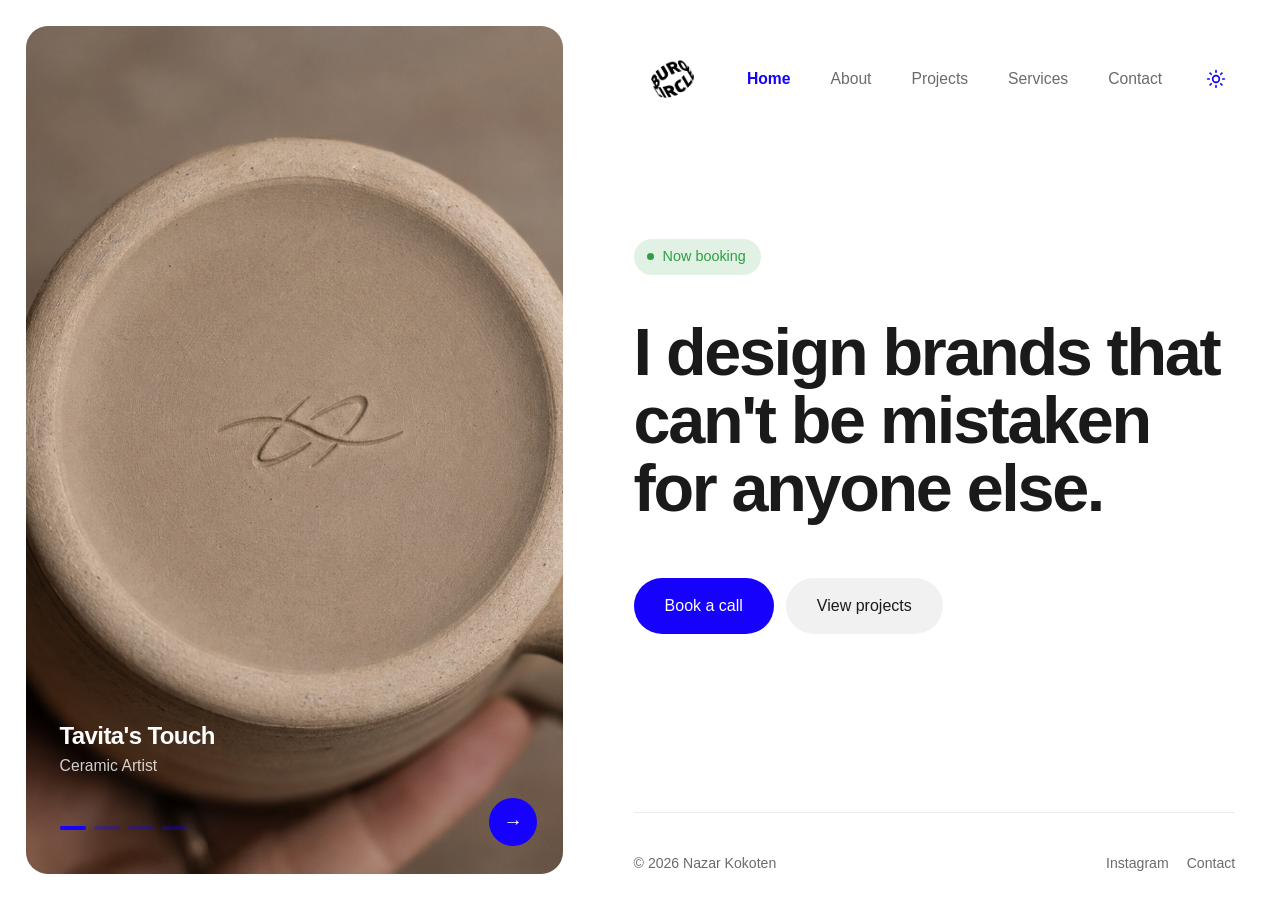
==== index.html @ 40210860 "Move logo into the header nav and make it theme-aware Logo now lives in the topnav itself (part of t" ====
<!DOCTYPE html>
<html lang="en">
<head>
<meta charset="UTF-8">
<script>document.documentElement.setAttribute("data-theme", localStorage.getItem("theme") || (matchMedia("(prefers-color-scheme: dark)").matches ? "dark" : "light"));</script>
<meta name="viewport" content="width=device-width, initial-scale=1.0">
<title>Nazar Kokoten — Brand & Identity Design</title>
<meta name="description" content="Brand identity and strategy for cafés, barbershops, studios and small shops.">
<link rel="stylesheet" href="style.css">
</head>
<body>
<div class="split">

  <!-- LEFT: project slider (built from content/*.json) -->
  <aside class="panel">
    <div class="panel-inner">
      <div class="slides" data-slides></div>
      <div class="dots"></div>
      <button class="slider-arrow" aria-label="Next project">→</button>
    </div>
  </aside>

  <!-- RIGHT: content -->
  <main class="content">
    <nav class="topnav">
      <a class="site-logo" href="index.html">
        <img class="logo-light" src="images/circle-buro-logo-black.png" alt="Circle Buro">
        <img class="logo-dark" src="images/circle-buro-logo-white.png" alt="Circle Buro">
      </a>
      <button class="menu-btn" aria-label="Menu"><span></span><span></span><span></span></button>
      <ul>
        <li><a href="index.html" aria-current="page">Home</a></li>
        <li><a href="about.html">About</a></li>
        <li><a href="projects.html">Projects</a></li>
        <li><a href="services.html">Services</a></li>
        <li><a href="contact.html">Contact</a></li>
      </ul>
      <button class="theme-btn" aria-label="Toggle theme">
        <svg class="icon-sun" viewBox="0 0 24 24" fill="none" stroke="currentColor" stroke-width="2" stroke-linecap="round"><circle cx="12" cy="12" r="4"/><path d="M12 2v2M12 20v2M4.9 4.9l1.4 1.4M17.7 17.7l1.4 1.4M2 12h2M20 12h2M4.9 19.1l1.4-1.4M17.7 6.3l1.4-1.4"/></svg>
        <svg class="icon-moon" viewBox="0 0 24 24" fill="none" stroke="currentColor" stroke-width="2" stroke-linecap="round" stroke-linejoin="round"><path d="M21 12.79A9 9 0 1 1 11.21 3 7 7 0 0 0 21 12.79z"/></svg>
      </button>
    </nav>

    <section class="hero-block">
      <span class="badge rv" data-c="site.booking">Now booking</span>
      <h1 class="display rv" style="--d:.08s"><span data-c="home.headline">I build brands that make good businesses</span> <span class="muted" data-c="home.accentWord">unignorable</span></h1>
      <div class="btns rv" style="--d:.16s">
        <a class="btn solid" href="contact.html" data-c="home.cta1">Book a call</a>
        <a class="btn soft" href="projects.html" data-c="home.cta2">View projects</a>
      </div>
    </section>

    <footer class="site-foot">
      <span data-c="site.copyright">© 2026 Nazar Kokoten</span>
      <div class="links">
        <a href="https://instagram.com/nzrkktn" data-ig target="_blank" rel="noopener">Instagram</a>
        <a href="contact.html">Contact</a>
      </div>
    </footer>
  </main>
</div>
<script src="script.js"></script>
</body>
</html>
---- style.css ----
/* ————————————————————————————————
   Nazar Kokoten — Brand & Identity
   Axel-style split-screen.
   ———————————————————————————————— */

:root {
  --bg: #ffffff;
  --ink: #1a1a1a;
  --grey: #6b6b6b;
  --line: #ececec;
  --field: #fafafa;
  --field-line: #e2e2e2;
  --accent: #1601fc;          /* electric blue */
  --panel-text: #ffffff;
  --pill-bg: #f1f1f1;
  --pill-active: #e6e6e6;
  --radius: 22px;
  --pad: clamp(22px, 3.5vw, 56px);
  --ease: cubic-bezier(0.22, 1, 0.36, 1);
  --panel-w: 46vw;
}

[data-theme="dark"] {
  --bg: #121212;
  --ink: #f2f2f2;
  --grey: #9a9a9a;
  --line: #262626;
  --field: #1c1c1c;
  --field-line: #2c2c2c;
  --accent: #4636ff;          /* lifted for dark bg */
  --pill-bg: #1e1e1e;
  --pill-active: #2a2a2a;
  --panel-text: #ffffff;
}

* { margin: 0; padding: 0; box-sizing: border-box; }
html { scroll-behavior: smooth; }

body {
  background: var(--bg);
  color: var(--ink);
  font-family: "Helvetica Neue", Helvetica, Arial, sans-serif;
  font-size: 16px;
  line-height: 1.5;
  -webkit-font-smoothing: antialiased;
  transition: background 0.4s var(--ease), color 0.4s var(--ease);
}

a { color: inherit; text-decoration: none; }
img { display: block; max-width: 100%; }
::selection { background: var(--accent); color: #fff; }

/* ——————— SPLIT LAYOUT ——————— */

.split {
  display: grid;
  grid-template-columns: var(--panel-w) 1fr;
  min-height: 100vh;
}

.panel {
  position: sticky;
  top: 0;
  height: 100vh;
  padding: clamp(20px, 2vw, 32px);
}
.panel-inner {
  position: relative;
  height: 100%;
  border-radius: var(--radius);
  overflow: hidden;
  background: #e9e9e9;
  color: var(--panel-text);
}
[data-theme="dark"] .panel-inner { background: #222; }

.panel .logo {
  position: absolute;
  top: 26px; left: 30px;
  z-index: 4;
  font-size: clamp(1.15rem, 1.6vw, 1.5rem);
  font-weight: 700;
  letter-spacing: -0.01em;
  color: #1601fc;
}

.site-logo { display: inline-block; line-height: 0; margin-right: auto; }
.site-logo img { display: block; height: 38px; width: auto; }
.site-logo .logo-dark { display: none; }
[data-theme="dark"] .site-logo .logo-light { display: none; }
[data-theme="dark"] .site-logo .logo-dark { display: block; }

.content {
  padding: clamp(28px, 4vw, 72px) var(--pad) clamp(20px, 2vw, 32px);
  display: flex;
  flex-direction: column;
  min-height: 100vh;
}

/* ——————— NAV ——————— */

.topnav {
  display: flex;
  align-items: center;
  justify-content: flex-end;
  gap: 18px;
  margin-bottom: clamp(40px, 8vw, 96px);
}
.topnav ul { display: flex; gap: 6px; list-style: none; }
.topnav a {
  display: inline-block;
  padding: 9px 17px;
  border-radius: 999px;
  font-size: 0.98rem;
  color: var(--grey);
  transition: background 0.25s var(--ease), color 0.25s var(--ease);
}
.topnav a:hover { color: var(--ink); }
.topnav a[aria-current="page"] { background: none; color: #1601fc; font-weight: 600; }

.theme-btn {
  width: 38px; height: 38px;
  border: 0; border-radius: 999px;
  background: transparent;
  cursor: pointer;
  color: var(--accent);
  display: grid; place-items: center;
  transition: background 0.25s;
}
.theme-btn:hover { background: var(--pill-bg); }
.theme-btn svg { width: 20px; height: 20px; }

/* sun in light, moon in dark */
.icon-moon { display: none; }
[data-theme="dark"] .icon-sun { display: none; }
[data-theme="dark"] .icon-moon { display: block; }

.menu-btn { display: none; }

/* ——————— TYPE ——————— */

h1, h2, h3 { font-weight: 600; letter-spacing: -0.025em; }

.display {
  font-size: clamp(2.6rem, 5.2vw, 4.6rem);
  line-height: 1.02;
  letter-spacing: -0.035em;
}
.display .muted, .muted { color: var(--grey); }

.h-big { font-size: clamp(2.4rem, 5vw, 4rem); line-height: 1.02; letter-spacing: -0.035em; }

.body-lg { font-size: clamp(1.05rem, 1.35vw, 1.2rem); color: var(--grey); line-height: 1.55; max-width: 34em; }
.body-lg strong { color: var(--ink); font-weight: 600; }
.body-lg + .body-lg { margin-top: 1.15em; }

.badge {
  display: inline-flex;
  align-items: center;
  gap: 9px;
  padding: 7px 15px 7px 13px;
  border-radius: 999px;
  background: color-mix(in srgb, #2f9e44 14%, transparent);
  color: #2f9e44;
  font-size: 0.9rem;
  font-weight: 500;
}
.badge::before {
  content: "";
  width: 7px; height: 7px; border-radius: 50%;
  background: #2f9e44;
  animation: pulse 2.4s ease-in-out infinite;
}
@keyframes pulse { 0%,100%{opacity:1} 50%{opacity:.35} }

/* ——————— BUTTONS ——————— */

.btns { display: flex; gap: 12px; flex-wrap: wrap; }
.btn {
  display: inline-block;
  padding: 15px 30px;
  border-radius: 999px;
  font-size: 1rem;
  border: 1px solid transparent;
  transition: transform 0.25s var(--ease), background 0.25s, color 0.25s;
}
.btn:active { transform: scale(0.97); }
.btn.solid { background: var(--accent); color: #fff; }
.btn.solid:hover { background: #000; }
.btn.soft { background: var(--pill-bg); color: var(--ink); }
.btn.soft:hover { background: var(--pill-active); }

/* ——————— HERO (home) ——————— */

.hero-block { margin-top: 4vh; margin-bottom: auto; }
.hero-block .badge { margin-bottom: 44px; }
.hero-block h1 { margin-bottom: 56px; max-width: 12em; }

/* ——————— SLIDER (left panel) ——————— */

.slides { position: absolute; inset: 0; }
.slide {
  position: absolute; inset: 0;
  opacity: 0;
  pointer-events: none;
  transition: opacity 0.7s var(--ease);
}
.slide.active { opacity: 1; pointer-events: auto; }
.slide-link { position: absolute; inset: 0; display: block; overflow: hidden; }
a.slide-link { cursor: pointer; }
.slide .fill {
  position: absolute; inset: 0;
  display: flex; align-items: center; justify-content: center;
  font-size: 0.8rem; letter-spacing: 0.05em;
  color: rgba(255,255,255,0.65);
  transition: transform 1.4s var(--ease), filter 1.4s var(--ease);
}
a.slide-link:hover .fill, a.slide-link:focus-visible .fill {
  transform: scale(1.08);
  filter: blur(6px);
}
.slide .fill { background: #e9e9e9; }
[data-theme="dark"] .slide .fill { background: #222; }

.slide-logo {
  position: absolute; top: 50%; left: 50%;
  transform: translate(-50%, -50%);
  z-index: 3;
  max-width: 38%;
  max-height: 24%;
  object-fit: contain;
  opacity: 0;
  transition: opacity 0.9s var(--ease) 0.2s;
  pointer-events: none;
}
.slide-logo-text {
  font-size: 1.6rem;
  font-weight: 700;
  letter-spacing: -0.01em;
  color: #fff;
  white-space: nowrap;
}
a.slide-link:hover .slide-logo, a.slide-link:focus-visible .slide-logo {
  opacity: 1;
}

/* caption sits above the dots row — extra bottom padding prevents overlap */
.slide .caption {
  position: absolute;
  left: 0; right: 0; bottom: 0;
  z-index: 2;
  padding: 34px 100px 96px 34px;
}
.slide .caption h3 { font-size: 1.5rem; font-weight: 600; }
.slide .caption span { color: rgba(255,255,255,0.8); font-size: 0.98rem; }

.slider-arrow {
  position: absolute;
  right: 26px; bottom: 28px;
  z-index: 4;
  width: 48px; height: 48px;
  border-radius: 999px;
  border: 0;
  background: #1601fc;
  color: #fff;
  cursor: pointer;
  display: grid; place-items: center;
  font-size: 1.2rem;
  transition: background 0.25s;
}
.slider-arrow:hover { background: #3d2dff; }

/* dots on their own row, below the caption */
.dots {
  position: absolute;
  left: 34px; bottom: 44px;
  z-index: 4;
  display: flex; gap: 8px;
}
.dot {
  position: relative;
  width: 26px; height: 4px; border-radius: 4px;
  background: rgba(22,1,252,0.32);
  border: 0; cursor: pointer; padding: 0;
  overflow: hidden;
}
.dot::after {
  content: '';
  position: absolute; inset: 0;
  background: #1601fc;
  transform: scaleX(0);
  transform-origin: left;
}
.dot.active::after { animation: dot-fill 4.5s linear forwards; }
.dot.done::after { transform: scaleX(1); }

@keyframes dot-fill {
  from { transform: scaleX(0); }
  to { transform: scaleX(1); }
}

/* ——————— ABOUT ——————— */

.about-copy .body-lg { max-width: none; font-size: clamp(0.9rem, 1.15vw, 1.05rem); }

.tag-float {
  position: absolute;
  padding: 10px 20px;
  border-radius: 999px;
  background: rgba(255,255,255,0.16);
  backdrop-filter: blur(8px);
  color: #fff;
  font-size: 1rem;
  z-index: 3;
}
.tag-1 { top: 46%; left: 12%; }
.tag-2 { top: 58%; left: 46%; }
.tag-3 { top: 70%; left: 8%; }

.panel-quote {
  position: absolute;
  left: 34px; bottom: 34px;
  z-index: 3;
  max-width: 58%;
  font-style: italic;
  font-size: 1.15rem;
  line-height: 1.35;
  color: rgba(255,255,255,0.92);
}
.panel-socials {
  position: absolute;
  right: 30px; bottom: 30px;
  z-index: 3;
  display: flex; gap: 10px;
}
.panel-socials a {
  width: 40px; height: 40px; border-radius: 999px;
  background: rgba(0,0,0,0.28);
  display: grid; place-items: center;
  color: #fff; font-size: 0.9rem;
  transition: background 0.25s;
}
.panel-socials a:hover { background: rgba(0,0,0,0.5); }

/* ——————— PROJECTS list ——————— */

.intro-lede { margin-bottom: clamp(40px, 6vw, 72px); }

.proj-list { list-style: none; }
.proj-row {
  display: grid;
  grid-template-columns: 1.4fr 1fr auto;
  align-items: center;
  gap: 20px;
  padding: 26px 4px;
  border-top: 1px solid var(--line);
  transition: padding-left 0.3s var(--ease);
}
.proj-list li:last-child .proj-row { border-bottom: 1px solid var(--line); }
.proj-row:hover { padding-left: 14px; }
.proj-row .name { font-size: 1.25rem; font-weight: 600; display: flex; align-items: center; gap: 12px; }
.new { font-size: 0.72rem; font-style: normal; color: #2f9e44; background: color-mix(in srgb,#2f9e44 14%,transparent); padding: 3px 9px; border-radius: 999px; font-weight: 600; letter-spacing: 0.03em; }
.proj-row .cat { color: var(--grey); }
.proj-row .yr { color: var(--grey); font-variant-numeric: tabular-nums; }

/* ——————— SERVICES / pricing ——————— */

.full { max-width: 1200px; margin: 0 auto; padding: clamp(40px,6vw,90px) var(--pad) clamp(70px,9vw,130px); }
.svc-head { max-width: 46em; margin-bottom: clamp(44px,6vw,72px); }
.svc-head h1 { margin-bottom: 22px; }

.tiers {
  display: grid;
  grid-template-columns: repeat(4, 1fr);
  gap: 18px;
  align-items: stretch;
}
.tier {
  border: 1px solid var(--line);
  border-radius: 18px;
  padding: 30px 26px 34px;
  display: flex; flex-direction: column;
  background: var(--bg);
  transition: transform 0.3s var(--ease), border-color 0.3s;
}
.tier:hover { transform: translateY(-4px); }
.tier.hero {
  border-color: var(--accent);
  background: color-mix(in srgb, var(--accent) 5%, var(--bg));
}
.tier .flag { font-size: 0.72rem; letter-spacing: 0.08em; text-transform: uppercase; color: var(--accent); margin-bottom: 14px; min-height: 1em; font-weight: 600; }
.tier h3 { font-size: 1.3rem; margin-bottom: 6px; }
.tier .price { font-size: 2rem; font-weight: 600; letter-spacing: -0.03em; margin-bottom: 6px; }
.tier .for { color: var(--grey); font-size: 0.92rem; margin-bottom: 20px; min-height: 2.6em; }
.tier ul { list-style: none; margin-bottom: 26px; flex: 1; }
.tier li { font-size: 0.92rem; padding: 8px 0 8px 22px; position: relative; border-top: 1px solid var(--line); }
.tier li:first-child { border-top: 0; }
.tier li::before { content: "→"; position: absolute; left: 0; color: var(--accent); }
.tier li.strat { font-weight: 600; color: var(--ink); }
.tier .btn { text-align: center; }

.svc-rules {
  margin-top: clamp(48px,6vw,80px);
  padding-top: clamp(36px,4vw,52px);
  border-top: 1px solid var(--line);
  display: grid;
  grid-template-columns: repeat(3,1fr);
  gap: 32px;
}
.svc-rules h4 { font-size: 1rem; margin-bottom: 8px; }
.svc-rules p { color: var(--grey); font-size: 0.95rem; }

/* ——————— CONTACT form ——————— */

.form-grid { display: grid; grid-template-columns: 1fr 1fr; gap: 22px 20px; margin: clamp(32px,5vw,52px) 0 28px; }
.field label { display: block; font-size: 0.95rem; margin-bottom: 9px; }
.field.full-w { grid-column: 1 / -1; }
.field input, .field select, .field textarea {
  width: 100%;
  padding: 15px 16px;
  border: 1px solid var(--field-line);
  border-radius: 12px;
  background: var(--field);
  color: var(--ink);
  font: inherit;
  transition: border-color 0.25s;
}
.field textarea { resize: vertical; min-height: 130px; }
.field input:focus, .field select:focus, .field textarea:focus { outline: none; border-color: var(--accent); }
.field ::placeholder { color: #b3b3b3; }

.form-foot { display: flex; align-items: center; justify-content: space-between; gap: 20px; flex-wrap: wrap; }
.resp { color: var(--grey); font-size: 0.95rem; display: inline-flex; align-items: center; gap: 8px; }

.contact-info {
  position: absolute; left: 34px; bottom: 34px; z-index: 3;
  display: flex; gap: 34px; flex-wrap: wrap;
  color: rgba(255,255,255,0.92);
}
.contact-info .k { font-size: 0.78rem; opacity: 0.7; margin-bottom: 4px; }
.contact-info .v { font-size: 0.98rem; }

/* ——————— CASE (Bungee model) ——————— */

.case { max-width: 1280px; margin: 0 auto; padding: clamp(28px,3vw,44px) var(--pad) 0; }
.case-nav { margin-bottom: clamp(40px,6vw,80px); }
.case-nav .topnav { margin-bottom: 0; }
.case-nav .logo { margin-right: auto; font-size: 1.35rem; font-style: italic; font-weight: 600; }

.case-top { display: grid; grid-template-columns: 1fr 1.35fr; gap: clamp(40px,6vw,90px); align-items: start; }
.case-left { position: sticky; top: 40px; }
.case-title { font-size: clamp(3rem,7vw,5.6rem); font-weight: 700; letter-spacing: -0.04em; line-height: 0.95; margin-bottom: 30px; }
.case-title sup { font-size: 0.35em; vertical-align: super; }
.case-intro { color: var(--grey); font-size: clamp(1.05rem,1.4vw,1.25rem); line-height: 1.5; max-width: 26em; margin-bottom: 44px; }

.case-meta { list-style: none; }
.case-meta li {
  display: flex; justify-content: space-between; align-items: center;
  padding: 20px 0;
  border-top: 1px solid var(--line);
  font-size: 1rem;
}
.case-meta li:last-child { border-bottom: 1px solid var(--line); }
.case-meta .k { color: var(--grey); }
.case-meta .v { font-weight: 500; }
.case-meta .preview { display: inline-flex; align-items: center; gap: 8px; border-bottom: 1px solid var(--ink); padding-bottom: 2px; }

.case-right { display: flex; flex-direction: column; gap: clamp(20px,3vw,45px); }
.case-media {
  border-radius: 14px; overflow: hidden;
  background: #e9e9e9;
  aspect-ratio: 4 / 5;
  display: grid; place-items: center;
  color: #999; font-size: 0.82rem; letter-spacing: 0.05em;
}
[data-theme="dark"] .case-media { background: #222; color: #777; }
.case-media.wide { aspect-ratio: 16 / 10; }
.case-media.sq { aspect-ratio: 1 / 1; }

/* case text blocks — three formats */
.case-block-txt { max-width: 40em; }

/* Format A: small muted label above the thesis */
.cb-label {
  font-size: 0.8rem;
  letter-spacing: 0.14em;
  text-transform: uppercase;
  color: var(--grey);
  margin-bottom: 18px;
}

/* Formats A & B: the big thesis line */
.cb-thesis {
  font-size: clamp(1.6rem, 3vw, 2.4rem);
  line-height: 1.15;
  letter-spacing: -0.02em;
  font-weight: 600;
}

/* Format C: statement heading + smaller reveal */
.cb-statement {
  font-size: clamp(1.4rem, 2.4vw, 1.9rem);
  line-height: 1.2;
  letter-spacing: -0.02em;
  font-weight: 600;
  margin-bottom: 16px;
}
.cb-reveal {
  color: var(--grey);
  font-size: 1.1rem;
  line-height: 1.55;
  max-width: 34em;
}

.more { max-width: 1280px; margin: clamp(60px,9vw,120px) auto 0; padding: clamp(60px,9vw,120px) var(--pad) clamp(40px,5vw,70px); border-top: 1px solid var(--line); }
.more h2 { font-size: clamp(2.4rem,5vw,4rem); font-weight: 700; letter-spacing: -0.035em; margin-bottom: 44px; }
.more .row { display: grid; grid-template-columns: 1fr 1fr; gap: 26px; }
.more-card .thumb { border-radius: 14px; overflow: hidden; aspect-ratio: 16/11; background: #e9e9e9; margin-bottom: 14px; transition: transform 0.6s var(--ease); display:grid; place-items:center; color:#999; font-size:0.8rem; }
[data-theme="dark"] .more-card .thumb { background:#222; color:#777; }
.more-card:hover .thumb { transform: scale(1.02); }
.more-card .m { display: flex; justify-content: space-between; }
.more-card h3 { font-size: 1.15rem; font-weight: 600; }
.more-card span { color: var(--grey); font-size: 0.9rem; }

/* ——————— BIG FOOTER (case page, Bungee-style) ——————— */

.big-foot {
  max-width: 1280px;
  margin: 0 auto;
  padding: clamp(70px,10vw,140px) var(--pad) clamp(50px,6vw,80px);
  border-top: 1px solid var(--line);
}
.bf-grid {
  display: grid;
  grid-template-columns: 1.4fr 1fr;
  gap: 40px;
  align-items: start;
  margin-bottom: clamp(60px,9vw,110px);
}
.bf-grid h2 {
  font-size: clamp(1.9rem, 4vw, 3.2rem);
  line-height: 1.08;
  letter-spacing: -0.03em;
  margin-bottom: 34px;
  max-width: 14em;
}
.bf-mail {
  font-size: clamp(1.3rem, 2.2vw, 1.9rem);
  font-weight: 600;
  letter-spacing: -0.02em;
  border-bottom: 2px solid var(--ink);
  padding-bottom: 4px;
  transition: color 0.25s, border-color 0.25s;
}
.bf-mail:hover { color: var(--accent); border-color: var(--accent); }
.bf-right { display: flex; justify-content: flex-end; }
.bf-bottom {
  display: flex;
  justify-content: space-between;
  align-items: center;
  gap: 16px;
  flex-wrap: wrap;
  font-size: 0.92rem;
  color: var(--grey);
}
.bf-bottom .links { display: flex; gap: 22px; }
.bf-bottom a:hover { color: var(--ink); }

/* ——————— footer (right column pages) ——————— */

.site-foot { margin-top: auto; padding-top: 40px; border-top: 1px solid var(--line); display: flex; justify-content: space-between; gap: 16px; flex-wrap: wrap; font-size: 0.88rem; color: var(--grey); }
.site-foot a:hover { color: var(--ink); }
.site-foot .links { display: flex; gap: 18px; }

/* ——————— reveal ——————— */
.rv { opacity: 0; transform: translateY(22px); transition: opacity .8s var(--ease), transform .8s var(--ease); transition-delay: var(--d,0s); }
.rv.in { opacity: 1; transform: none; }

/* ——————— RESPONSIVE ——————— */

@media (max-width: 1000px) {
  :root { --panel-w: 40vw; }
  .tiers { grid-template-columns: 1fr 1fr; }
  .svc-rules { grid-template-columns: 1fr; gap: 22px; }
  .case-top { grid-template-columns: 1fr; }
  .case-left { position: static; }
  .bf-grid { grid-template-columns: 1fr; }
  .bf-right { justify-content: flex-start; }
}

@media (max-width: 720px) {
  .split { grid-template-columns: 1fr; }
  .panel { position: relative; height: 78vh; }
  .content { min-height: auto; }
  .topnav {
    position: fixed; top: 0; left: 0; right: 0; z-index: 40;
    justify-content: space-between;
    padding: 14px var(--pad);
    background: color-mix(in srgb, var(--bg) 90%, transparent);
    backdrop-filter: blur(10px);
    margin-bottom: 0;
  }
  .menu-btn { display: grid; place-items: center; background: none; border: 0; cursor: pointer; width: 40px; height: 40px; }
  .menu-btn span { display:block; width: 22px; height: 1.6px; background: var(--ink); }
  .menu-btn span + span { margin-top: 6px; }
  .topnav ul {
    position: fixed; inset: 0;
    flex-direction: column; justify-content: center; align-items: center;
    gap: 10px; font-size: 1.6rem;
    background: var(--bg);
    opacity: 0; pointer-events: none; transition: opacity .3s var(--ease);
  }
  .topnav.open ul { opacity: 1; pointer-events: auto; }
  .topnav.open .menu-btn { position: relative; z-index: 50; }
  .topnav.open .menu-btn span:nth-child(1){ transform: translateY(7.5px) rotate(45deg);}
  .topnav.open .menu-btn span:nth-child(2){ opacity:0;}
  .topnav.open .menu-btn span:nth-child(3){ transform: translateY(-7.5px) rotate(-45deg);}
  .content { padding-top: 90px; }
  .site-logo img { height: 30px; }
  .form-grid { grid-template-columns: 1fr; }
  .tiers { grid-template-columns: 1fr; }
  .more .row { grid-template-columns: 1fr; }
  .slide .caption { padding: 24px 90px 96px 24px; }
  .dots { left: 24px; bottom: 42px; }
  .case { padding-top: 90px; }
  .full { padding-top: 100px; }
}

@media (prefers-reduced-motion: reduce) {
  .rv { opacity: 1; transform: none; transition: none; }
  .slide { transition: none; }
  .badge::before { animation: none; }
}

/* ——— content-engine additions ——— */
[data-tags] { display: contents; }
.case-intro { color: var(--grey); font-size: clamp(1.05rem,1.4vw,1.25rem); line-height: 1.5; max-width: 26em; margin-bottom: 44px; }
.case-intro p + p { margin-top: 1em; }
.cb-reveal + .cb-reveal { margin-top: 1em; }
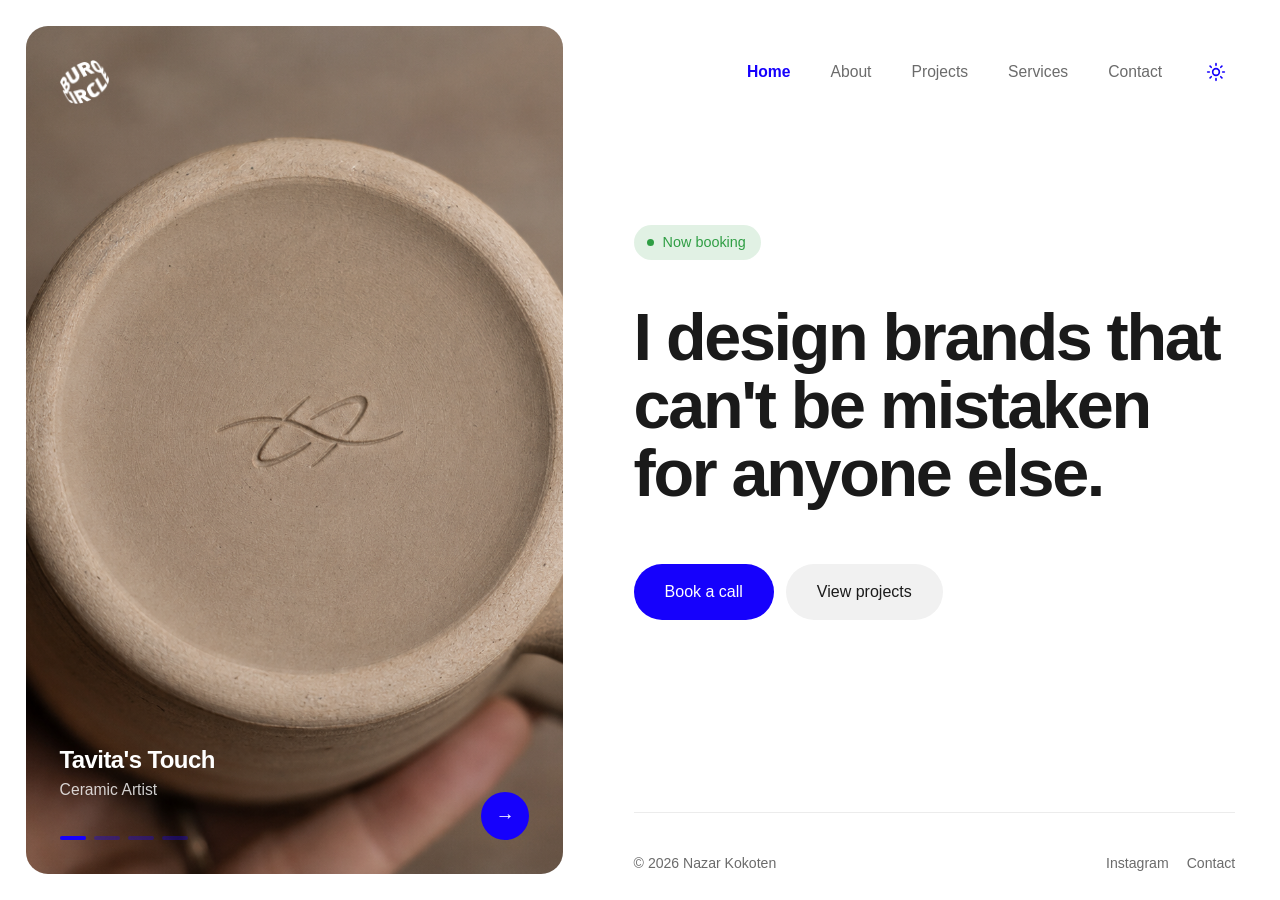
==== commit 6f6bb411: "Add favicon in the site's accent blue Recolor the existing Circle Buro wordmark (black PNG) to #1601" ====
--- a/index.html
+++ b/index.html
@@ -7,6 +7,10 @@
 <title>Nazar Kokoten — Brand & Identity Design</title>
 <meta name="description" content="Brand identity and strategy for cafés, barbershops, studios and small shops.">
 <link rel="stylesheet" href="style.css">
+<link rel="icon" href="favicon.ico" sizes="any">
+<link rel="icon" href="images/favicon-32.png" type="image/png" sizes="32x32">
+<link rel="icon" href="images/favicon-192.png" type="image/png" sizes="192x192">
+<link rel="apple-touch-icon" href="images/apple-touch-icon.png">
 </head>
 <body>
 <div class="split">
@@ -14,6 +18,13 @@
   <!-- LEFT: project slider (built from content/*.json) -->
   <aside class="panel">
     <div class="panel-inner">
+      <div class="panel-topbar">
+        <a class="panel-logo" href="index.html"><img src="images/circle-buro-logo-white.png" alt="Circle Buro"></a>
+        <button class="theme-btn panel-theme-btn" aria-label="Toggle theme">
+          <svg class="icon-sun" viewBox="0 0 24 24" fill="none" stroke="currentColor" stroke-width="2" stroke-linecap="round"><circle cx="12" cy="12" r="4"/><path d="M12 2v2M12 20v2M4.9 4.9l1.4 1.4M17.7 17.7l1.4 1.4M2 12h2M20 12h2M4.9 19.1l1.4-1.4M17.7 6.3l1.4-1.4"/></svg>
+          <svg class="icon-moon" viewBox="0 0 24 24" fill="none" stroke="currentColor" stroke-width="2" stroke-linecap="round" stroke-linejoin="round"><path d="M21 12.79A9 9 0 1 1 11.21 3 7 7 0 0 0 21 12.79z"/></svg>
+        </button>
+      </div>
       <div class="slides" data-slides></div>
       <div class="dots"></div>
       <button class="slider-arrow" aria-label="Next project">→</button>
--- a/style.css
+++ b/style.css
@@ -18,6 +18,7 @@
   --pad: clamp(22px, 3.5vw, 56px);
   --ease: cubic-bezier(0.22, 1, 0.36, 1);
   --panel-w: 46vw;
+  --panel-inset: 34px;
 }
 
 [data-theme="dark"] {
@@ -135,6 +136,23 @@
 [data-theme="dark"] .icon-sun { display: none; }
 [data-theme="dark"] .icon-moon { display: block; }
 
+/* logo overlaid on the panel photo; theme toggle stays in the nav on desktop */
+.panel-topbar {
+  display: flex; align-items: center; justify-content: space-between;
+  position: absolute; top: var(--panel-inset); left: var(--panel-inset); right: var(--panel-inset); z-index: 5;
+}
+.panel-logo img { display: block; height: 44px; width: auto; }
+.split .topnav > .site-logo { display: none; }
+.panel-topbar .panel-theme-btn { display: none; }
+.panel-theme-btn {
+  width: 40px; height: 40px;
+  background: transparent;
+  color: #fff;
+}
+.panel-theme-btn:hover,
+.panel-theme-btn:focus,
+.panel-theme-btn:active { background: transparent; }
+
 .menu-btn { display: none; }
 
 /* ——————— TYPE ——————— */
@@ -192,7 +210,7 @@
 
 /* ——————— HERO (home) ——————— */
 
-.hero-block { margin-top: 4vh; margin-bottom: auto; }
+.hero-block { margin-top: 4vh; margin-bottom: 40px; }
 .hero-block .badge { margin-bottom: 44px; }
 .hero-block h1 { margin-bottom: 56px; max-width: 12em; }
 
@@ -249,14 +267,17 @@
   position: absolute;
   left: 0; right: 0; bottom: 0;
   z-index: 2;
-  padding: 34px 100px 96px 34px;
-}
+  padding: 34px 100px var(--panel-inset) var(--panel-inset);
+}
+/* when dots sit below the caption (home slider), give them equal breathing
+   room above and below instead of crowding the bottom edge */
+.panel-inner:has(.dots) .slide .caption { padding-bottom: calc(var(--panel-inset) * 2 + 4px); }
 .slide .caption h3 { font-size: 1.5rem; font-weight: 600; }
 .slide .caption span { color: rgba(255,255,255,0.8); font-size: 0.98rem; }
 
 .slider-arrow {
   position: absolute;
-  right: 26px; bottom: 28px;
+  right: var(--panel-inset); bottom: var(--panel-inset);
   z-index: 4;
   width: 48px; height: 48px;
   border-radius: 999px;
@@ -273,7 +294,7 @@
 /* dots on their own row, below the caption */
 .dots {
   position: absolute;
-  left: 34px; bottom: 44px;
+  left: var(--panel-inset); bottom: var(--panel-inset);
   z-index: 4;
   display: flex; gap: 8px;
 }
@@ -319,7 +340,7 @@
 
 .panel-quote {
   position: absolute;
-  left: 34px; bottom: 34px;
+  left: var(--panel-inset); bottom: var(--panel-inset);
   z-index: 3;
   max-width: 58%;
   font-style: italic;
@@ -329,7 +350,7 @@
 }
 .panel-socials {
   position: absolute;
-  right: 30px; bottom: 30px;
+  right: var(--panel-inset); bottom: var(--panel-inset);
   z-index: 3;
   display: flex; gap: 10px;
 }
@@ -589,41 +610,45 @@
 }
 
 @media (max-width: 720px) {
-  .split { grid-template-columns: 1fr; }
-  .panel { position: relative; height: 78vh; }
+  .split { grid-template-columns: minmax(0, 1fr); }
+  /* drop the panel's own bottom padding — .content's top padding already
+     supplies the gap below the photo, so keeping both double-counts it */
+  .panel { position: relative; height: 34vh; padding-bottom: 0; }
   .content { min-height: auto; }
+
+  /* theme toggle moves onto the panel photo; nav becomes a scrollable pill row */
+  :root { --panel-inset: 20px; }
+  .panel-logo img { height: 30px; }
+  .panel-topbar .panel-theme-btn { display: grid; }
+  /* equalize the photo -> nav -> badge -> headline rhythm to match the
+     smallest of the three (the .content top padding, ~28px) */
+  .hero-block { margin-top: 0; }
+  .hero-block .badge { margin-bottom: 28px; }
+  .split .topnav > .theme-btn { display: none; }
+  .menu-btn { display: none; }
   .topnav {
-    position: fixed; top: 0; left: 0; right: 0; z-index: 40;
+    flex-wrap: wrap;
     justify-content: space-between;
-    padding: 14px var(--pad);
-    background: color-mix(in srgb, var(--bg) 90%, transparent);
-    backdrop-filter: blur(10px);
-    margin-bottom: 0;
+    row-gap: 14px;
+    margin-bottom: clamp(28px, 6vw, 48px);
   }
-  .menu-btn { display: grid; place-items: center; background: none; border: 0; cursor: pointer; width: 40px; height: 40px; }
-  .menu-btn span { display:block; width: 22px; height: 1.6px; background: var(--ink); }
-  .menu-btn span + span { margin-top: 6px; }
   .topnav ul {
-    position: fixed; inset: 0;
-    flex-direction: column; justify-content: center; align-items: center;
-    gap: 10px; font-size: 1.6rem;
-    background: var(--bg);
-    opacity: 0; pointer-events: none; transition: opacity .3s var(--ease);
+    order: 3;
+    flex-basis: 100%;
+    list-style: none;
+    overflow-x: auto;
+    scrollbar-width: none;
+    -webkit-overflow-scrolling: touch;
   }
-  .topnav.open ul { opacity: 1; pointer-events: auto; }
-  .topnav.open .menu-btn { position: relative; z-index: 50; }
-  .topnav.open .menu-btn span:nth-child(1){ transform: translateY(7.5px) rotate(45deg);}
-  .topnav.open .menu-btn span:nth-child(2){ opacity:0;}
-  .topnav.open .menu-btn span:nth-child(3){ transform: translateY(-7.5px) rotate(-45deg);}
-  .content { padding-top: 90px; }
+  .topnav ul::-webkit-scrollbar { display: none; }
+  .topnav a { white-space: nowrap; }
+  .topnav li { flex: 0 0 auto; }
+
   .site-logo img { height: 30px; }
   .form-grid { grid-template-columns: 1fr; }
   .tiers { grid-template-columns: 1fr; }
   .more .row { grid-template-columns: 1fr; }
-  .slide .caption { padding: 24px 90px 96px 24px; }
-  .dots { left: 24px; bottom: 42px; }
-  .case { padding-top: 90px; }
-  .full { padding-top: 100px; }
+  .slide .caption { padding-top: 24px; }
 }
 
 @media (prefers-reduced-motion: reduce) {
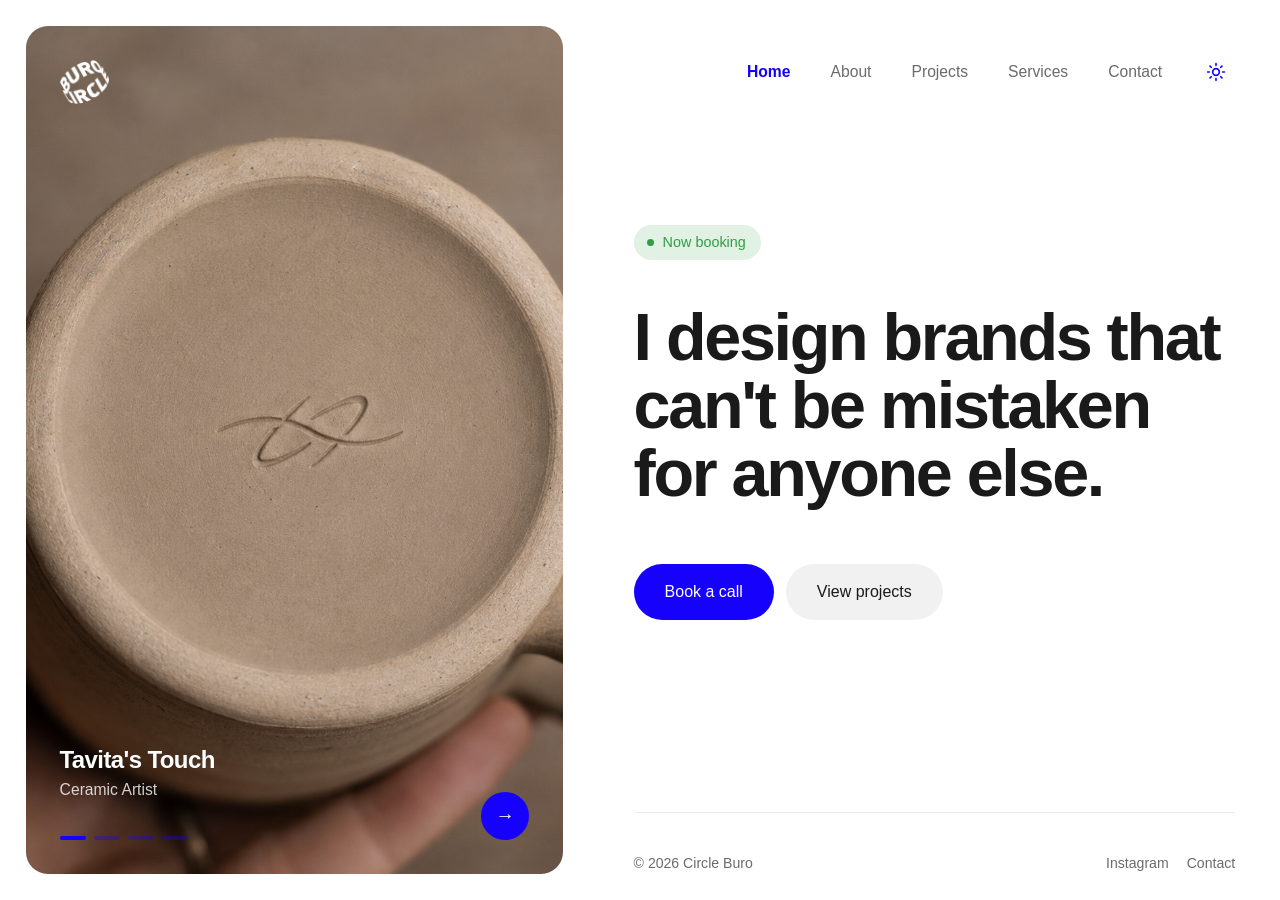
==== commit 43d56835: "Add full favicon set from new logo mark, reorder case blocks to label-photo-text Regenerated favicon" ====
--- a/index.html
+++ b/index.html
@@ -8,8 +8,10 @@
 <meta name="description" content="Brand identity and strategy for cafés, barbershops, studios and small shops.">
 <link rel="stylesheet" href="style.css">
 <link rel="icon" href="favicon.ico" sizes="any">
+<link rel="icon" href="images/favicon-16.png" type="image/png" sizes="16x16">
 <link rel="icon" href="images/favicon-32.png" type="image/png" sizes="32x32">
-<link rel="icon" href="images/favicon-192.png" type="image/png" sizes="192x192">
+<link rel="icon" href="images/android-chrome-192x192.png" type="image/png" sizes="192x192">
+<link rel="icon" href="images/android-chrome-512x512.png" type="image/png" sizes="512x512">
 <link rel="apple-touch-icon" href="images/apple-touch-icon.png">
 </head>
 <body>
--- a/style.css
+++ b/style.css
@@ -18,6 +18,7 @@
   --pad: clamp(22px, 3.5vw, 56px);
   --ease: cubic-bezier(0.22, 1, 0.36, 1);
   --panel-w: 46vw;
+  --panel-pad: clamp(20px, 2vw, 32px);
   --panel-inset: 34px;
 }
 
@@ -63,7 +64,7 @@
   position: sticky;
   top: 0;
   height: 100vh;
-  padding: clamp(20px, 2vw, 32px);
+  padding: var(--panel-pad);
 }
 .panel-inner {
   position: relative;
@@ -74,16 +75,6 @@
   color: var(--panel-text);
 }
 [data-theme="dark"] .panel-inner { background: #222; }
-
-.panel .logo {
-  position: absolute;
-  top: 26px; left: 30px;
-  z-index: 4;
-  font-size: clamp(1.15rem, 1.6vw, 1.5rem);
-  font-weight: 700;
-  letter-spacing: -0.01em;
-  color: #1601fc;
-}
 
 .site-logo { display: inline-block; line-height: 0; margin-right: auto; }
 .site-logo img { display: block; height: 38px; width: auto; }
@@ -117,7 +108,7 @@
   transition: background 0.25s var(--ease), color 0.25s var(--ease);
 }
 .topnav a:hover { color: var(--ink); }
-.topnav a[aria-current="page"] { background: none; color: #1601fc; font-weight: 600; }
+.topnav a[aria-current="page"] { background: none; color: var(--accent); font-weight: 600; }
 
 .theme-btn {
   width: 38px; height: 38px;
@@ -142,7 +133,22 @@
   position: absolute; top: var(--panel-inset); left: var(--panel-inset); right: var(--panel-inset); z-index: 5;
 }
 .panel-logo img { display: block; height: 44px; width: auto; }
-.split .topnav > .site-logo { display: none; }
+.topnav > .site-logo { display: none; }
+
+/* pages without a photo panel (Services) still need the logo somewhere —
+   pin it in the same top-left spot the panel-topbar logo occupies
+   elsewhere, so it doesn't relocate when navigating between pages */
+.page-logo {
+  position: absolute;
+  top: calc(var(--panel-pad) + var(--panel-inset));
+  left: calc(var(--panel-pad) + var(--panel-inset));
+  z-index: 5;
+  display: inline-block; line-height: 0;
+}
+.page-logo img { display: block; height: 44px; width: auto; }
+.page-logo .logo-dark { display: none; }
+[data-theme="dark"] .page-logo .logo-light { display: none; }
+[data-theme="dark"] .page-logo .logo-dark { display: block; }
 .panel-topbar .panel-theme-btn { display: none; }
 .panel-theme-btn {
   width: 40px; height: 40px;
@@ -233,7 +239,10 @@
   color: rgba(255,255,255,0.65);
   transition: transform 1.4s var(--ease), filter 1.4s var(--ease);
 }
-a.slide-link:hover .fill, a.slide-link:focus-visible .fill {
+/* the scale/blur/logo hover reveal is a home-page-only flourish —
+   Projects drives the photo from the list instead, so it stays still */
+body:not(.projects-page) a.slide-link:hover .fill,
+body:not(.projects-page) a.slide-link:focus-visible .fill {
   transform: scale(1.08);
   filter: blur(6px);
 }
@@ -258,7 +267,8 @@
   color: #fff;
   white-space: nowrap;
 }
-a.slide-link:hover .slide-logo, a.slide-link:focus-visible .slide-logo {
+body:not(.projects-page) a.slide-link:hover .slide-logo,
+body:not(.projects-page) a.slide-link:focus-visible .slide-logo {
   opacity: 1;
 }
 
@@ -282,14 +292,14 @@
   width: 48px; height: 48px;
   border-radius: 999px;
   border: 0;
-  background: #1601fc;
+  background: var(--accent);
   color: #fff;
   cursor: pointer;
   display: grid; place-items: center;
   font-size: 1.2rem;
   transition: background 0.25s;
 }
-.slider-arrow:hover { background: #3d2dff; }
+.slider-arrow:hover { background: color-mix(in srgb, var(--accent) 80%, black); }
 
 /* dots on their own row, below the caption */
 .dots {
@@ -301,14 +311,14 @@
 .dot {
   position: relative;
   width: 26px; height: 4px; border-radius: 4px;
-  background: rgba(22,1,252,0.32);
+  background: color-mix(in srgb, var(--accent) 32%, transparent);
   border: 0; cursor: pointer; padding: 0;
   overflow: hidden;
 }
 .dot::after {
   content: '';
   position: absolute; inset: 0;
-  background: #1601fc;
+  background: var(--accent);
   transform: scaleX(0);
   transform-origin: left;
 }
@@ -486,7 +496,20 @@
 .case-meta .v { font-weight: 500; }
 .case-meta .preview { display: inline-flex; align-items: center; gap: 8px; border-bottom: 1px solid var(--ink); padding-bottom: 2px; }
 
-.case-right { display: flex; flex-direction: column; gap: clamp(20px,3vw,45px); }
+.case-right { display: flex; flex-direction: column; gap: clamp(64px,9vw,120px); }
+
+/* one block = its image(s) + its own text, grouped tightly so it reads
+   as a unit — the big gap that separates blocks lives on .case-right above */
+.case-block { display: flex; flex-direction: column; gap: clamp(20px,2.6vw,28px); }
+
+.case-media-group {
+  display: grid;
+  grid-template-columns: repeat(var(--n, 1), 1fr);
+  gap: 12px;
+}
+@media (max-width: 640px) {
+  .case-media-group { grid-template-columns: 1fr; }
+}
 .case-media {
   border-radius: 14px; overflow: hidden;
   background: #e9e9e9;
@@ -495,27 +518,24 @@
   color: #999; font-size: 0.82rem; letter-spacing: 0.05em;
 }
 [data-theme="dark"] .case-media { background: #222; color: #777; }
-.case-media.wide { aspect-ratio: 16 / 10; }
-.case-media.sq { aspect-ratio: 1 / 1; }
-
-/* case text blocks — three formats */
+
+/* case text blocks */
 .case-block-txt { max-width: 40em; }
 
-/* Format A: small muted label above the thesis */
+/* small muted eyebrow — a hint at what the block is about, editable per block */
 .cb-label {
   font-size: 0.8rem;
   letter-spacing: 0.14em;
   text-transform: uppercase;
   color: var(--grey);
-  margin-bottom: 18px;
-}
-
-/* Formats A & B: the big thesis line */
+}
+
+/* the block's main thought — plain body copy, not a shouting headline */
 .cb-thesis {
-  font-size: clamp(1.6rem, 3vw, 2.4rem);
-  line-height: 1.15;
-  letter-spacing: -0.02em;
-  font-weight: 600;
+  font-size: clamp(1.05rem, 1.4vw, 1.25rem);
+  line-height: 1.55;
+  letter-spacing: -0.01em;
+  font-weight: 400;
 }
 
 /* Format C: statement heading + smaller reveal */
@@ -618,7 +638,7 @@
 
   /* theme toggle moves onto the panel photo; nav becomes a scrollable pill row */
   :root { --panel-inset: 20px; }
-  .panel-logo img { height: 30px; }
+  .panel-logo img, .page-logo img { height: 30px; }
   .panel-topbar .panel-theme-btn { display: grid; }
   /* equalize the photo -> nav -> badge -> headline rhythm to match the
      smallest of the three (the .content top padding, ~28px) */
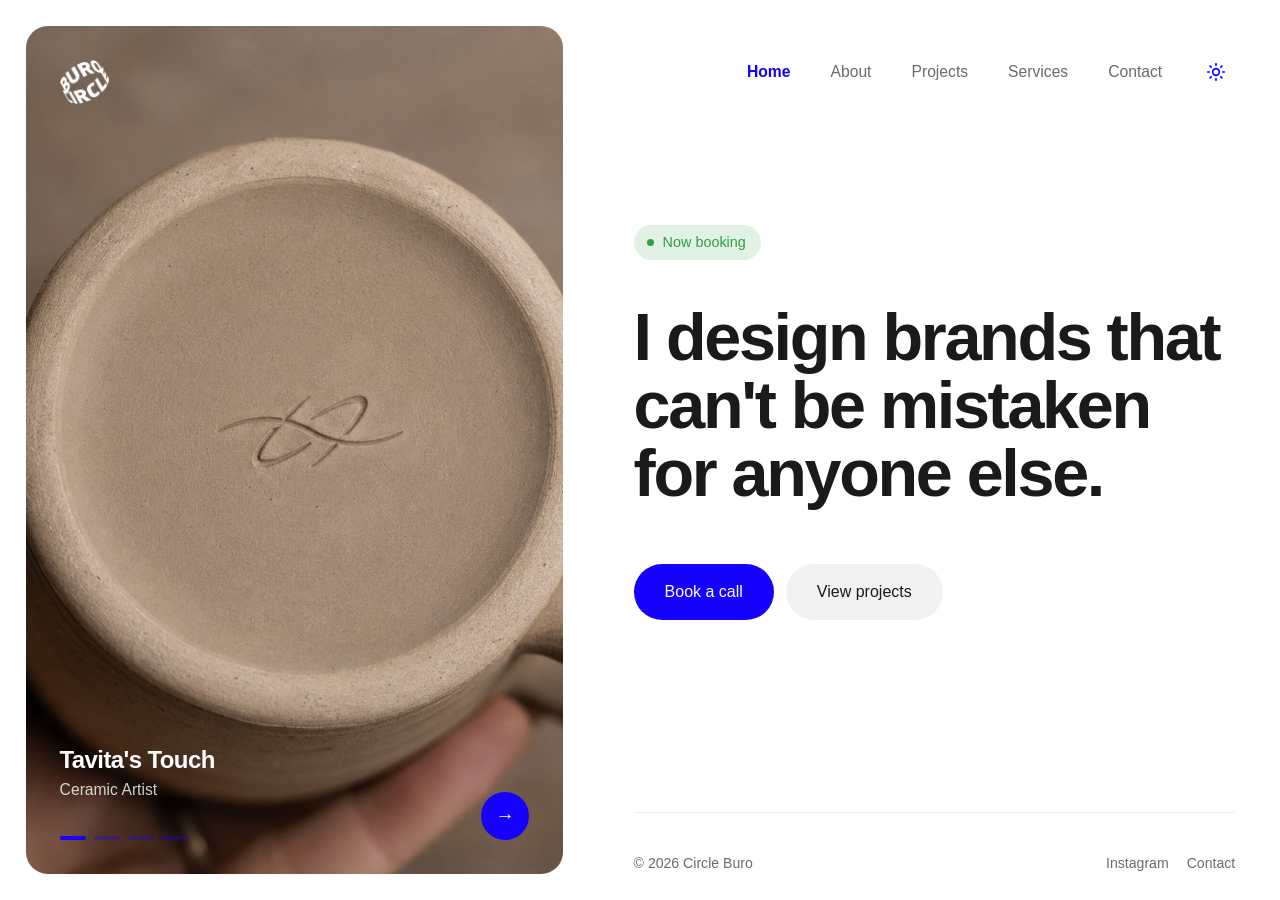
==== commit 92c2f647: "Fix slow first load, footer flash, and theme toggle color - convert oversized photographic PNGs (Cha" ====
--- a/index.html
+++ b/index.html
@@ -64,7 +64,7 @@
     </section>
 
     <footer class="site-foot">
-      <span data-c="site.copyright">© 2026 Nazar Kokoten</span>
+      <span data-c="site.copyright">© 2026 Circle Buro</span>
       <div class="links">
         <a href="https://instagram.com/nzrkktn" data-ig target="_blank" rel="noopener">Instagram</a>
         <a href="contact.html">Contact</a>
--- a/style.css
+++ b/style.css
@@ -332,8 +332,12 @@
 
 /* ——————— ABOUT ——————— */
 
+.about-copy { margin-top: auto; margin-bottom: 40px; }
+.about-copy h1 { margin-bottom: 32px; }
 .about-copy .body-lg { max-width: none; font-size: clamp(0.9rem, 1.15vw, 1.05rem); }
-
+.about-copy .btns { margin-top: 36px; }
+
+[data-tags] { display: contents; }
 .tag-float {
   position: absolute;
   padding: 10px 20px;
@@ -375,6 +379,9 @@
 
 /* ——————— PROJECTS list ——————— */
 
+/* shared right-column wrapper on pages without a hero (Projects, Contact) */
+.page-body { margin-top: auto; margin-bottom: clamp(40px, 6vw, 72px); }
+
 .intro-lede { margin-bottom: clamp(40px, 6vw, 72px); }
 
 .proj-list { list-style: none; }
@@ -395,6 +402,12 @@
 .proj-row .yr { color: var(--grey); font-variant-numeric: tabular-nums; }
 
 /* ——————— SERVICES / pricing ——————— */
+
+/* Services has no split panel, so its own header/footer carry the
+   spacing .content normally provides via the flex column */
+.svc-header { padding: clamp(28px,4vw,72px) var(--pad) 0; }
+.svc-header .topnav { margin-bottom: 0; }
+.svc-foot { margin-top: clamp(56px,7vw,90px); }
 
 .full { max-width: 1200px; margin: 0 auto; padding: clamp(40px,6vw,90px) var(--pad) clamp(70px,9vw,130px); }
 .svc-head { max-width: 46em; margin-bottom: clamp(44px,6vw,72px); }
@@ -483,6 +496,7 @@
 .case-title { font-size: clamp(3rem,7vw,5.6rem); font-weight: 700; letter-spacing: -0.04em; line-height: 0.95; margin-bottom: 30px; }
 .case-title sup { font-size: 0.35em; vertical-align: super; }
 .case-intro { color: var(--grey); font-size: clamp(1.05rem,1.4vw,1.25rem); line-height: 1.5; max-width: 26em; margin-bottom: 44px; }
+.case-intro p + p { margin-top: 1em; }
 
 .case-meta { list-style: none; }
 .case-meta li {
@@ -552,6 +566,7 @@
   line-height: 1.55;
   max-width: 34em;
 }
+.cb-reveal + .cb-reveal { margin-top: 1em; }
 
 .more { max-width: 1280px; margin: clamp(60px,9vw,120px) auto 0; padding: clamp(60px,9vw,120px) var(--pad) clamp(40px,5vw,70px); border-top: 1px solid var(--line); }
 .more h2 { font-size: clamp(2.4rem,5vw,4rem); font-weight: 700; letter-spacing: -0.035em; margin-bottom: 44px; }
@@ -652,6 +667,16 @@
     row-gap: 14px;
     margin-bottom: clamp(28px, 6vw, 48px);
   }
+  /* on pages without the split panel (e.g. Services), the theme button is
+     the only item left on the first row once the menu button is hidden —
+     space-between then collapses it to flex-start, landing on top of the
+     page-logo pinned top-left. Force it to the right edge instead. */
+  .topnav > .theme-btn { margin-left: auto; }
+  /* on the same pages, the button sits in normal nav flow while .page-logo
+     is pinned absolutely (top: panel-pad + panel-inset) — their tops don't
+     share a reference, so the button reads ~8px high of the logo's center.
+     Nudge it down to match. */
+  body:has(> .page-logo) .topnav > .theme-btn { margin-top: 8px; }
   .topnav ul {
     order: 3;
     flex-basis: 100%;
@@ -676,9 +701,3 @@
   .slide { transition: none; }
   .badge::before { animation: none; }
 }
-
-/* ——— content-engine additions ——— */
-[data-tags] { display: contents; }
-.case-intro { color: var(--grey); font-size: clamp(1.05rem,1.4vw,1.25rem); line-height: 1.5; max-width: 26em; margin-bottom: 44px; }
-.case-intro p + p { margin-top: 1em; }
-.cb-reveal + .cb-reveal { margin-top: 1em; }
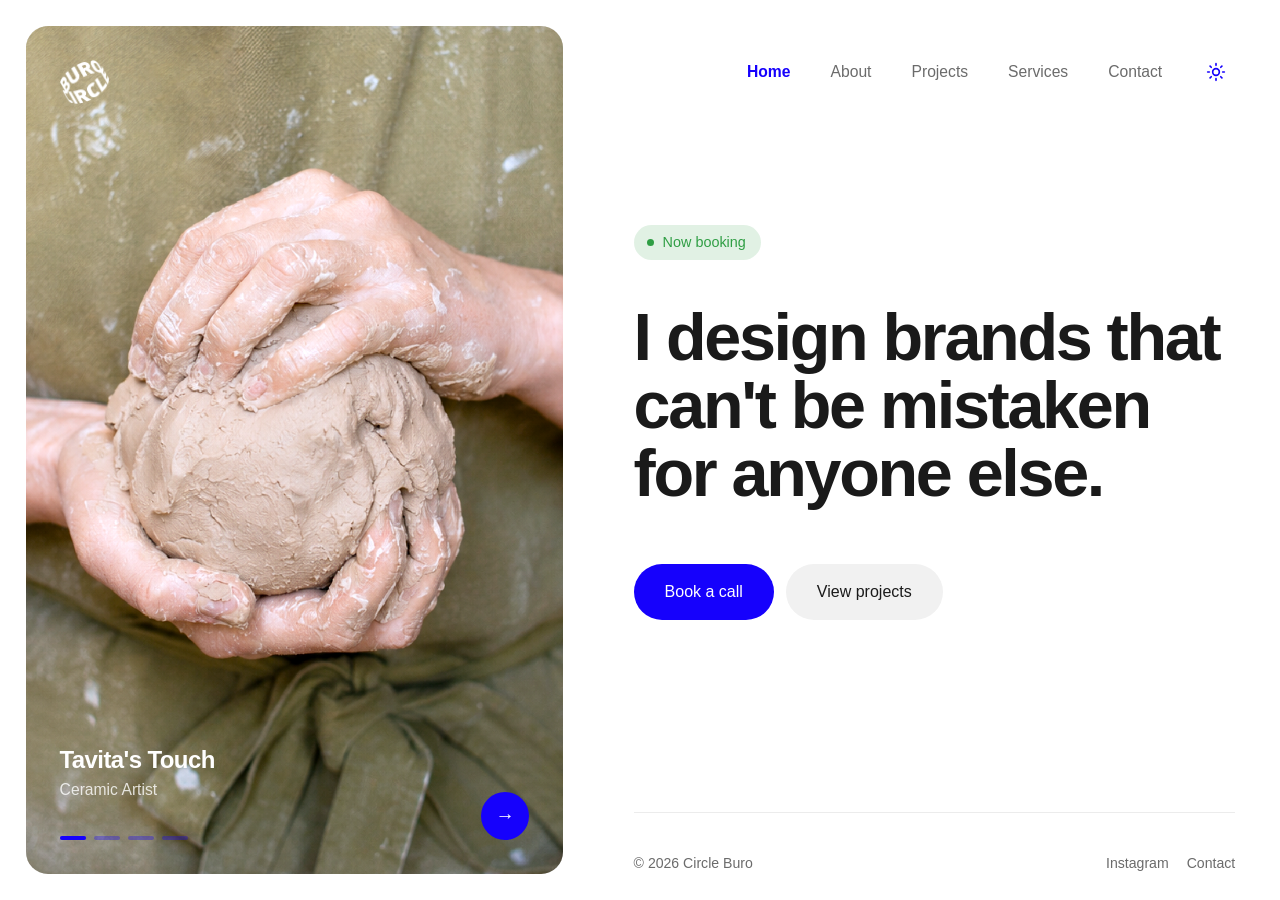
==== commit f3c66eb9: "Add a theme-adaptive SVG favicon The static favicon.ico/png set never matched the browser's own ligh" ====
--- a/index.html
+++ b/index.html
@@ -7,6 +7,7 @@
 <title>Nazar Kokoten — Brand & Identity Design</title>
 <meta name="description" content="Brand identity and strategy for cafés, barbershops, studios and small shops.">
 <link rel="stylesheet" href="style.css">
+<link rel="icon" type="image/svg+xml" href="images/favicon.svg">
 <link rel="icon" href="favicon.ico" sizes="any">
 <link rel="icon" href="images/favicon-16.png" type="image/png" sizes="16x16">
 <link rel="icon" href="images/favicon-32.png" type="image/png" sizes="32x32">
--- a/style.css
+++ b/style.css
@@ -135,6 +135,10 @@
 .panel-logo img { display: block; height: 44px; width: auto; }
 .topnav > .site-logo { display: none; }
 
+/* About's mobile crop puts this corner over a bright window in the photo,
+   where the white mark disappears — swap to the black mark there only */
+.panel-logo .pl-black { display: none; }
+
 /* pages without a photo panel (Services) still need the logo somewhere —
    pin it in the same top-left spot the panel-topbar logo occupies
    elsewhere, so it doesn't relocate when navigating between pages */
@@ -407,7 +411,7 @@
    spacing .content normally provides via the flex column */
 .svc-header { padding: clamp(28px,4vw,72px) var(--pad) 0; }
 .svc-header .topnav { margin-bottom: 0; }
-.svc-foot { margin-top: clamp(56px,7vw,90px); }
+.site-foot.svc-foot { margin-top: clamp(36px,4vw,52px); }
 
 .full { max-width: 1200px; margin: 0 auto; padding: clamp(40px,6vw,90px) var(--pad) clamp(70px,9vw,130px); }
 .svc-head { max-width: 46em; margin-bottom: clamp(44px,6vw,72px); }
@@ -487,6 +491,13 @@
 /* ——————— CASE (Bungee model) ——————— */
 
 .case { max-width: 1280px; margin: 0 auto; padding: clamp(28px,3vw,44px) var(--pad) 0; }
+
+/* mobile-only: first block's photo, hoisted above the nav to match the
+   photo-first rhythm every other page opens with (see .panel). Reuses
+   .panel-topbar/.panel-logo/.panel-theme-btn so the overlaid logo + theme
+   toggle inherit the same white-on-photo styling and mobile behavior. */
+.case-hero-mobile { display: none; position: relative; }
+
 .case-nav { margin-bottom: clamp(40px,6vw,80px); }
 .case-nav .topnav { margin-bottom: 0; }
 .case-nav .logo { margin-right: auto; font-size: 1.35rem; font-style: italic; font-weight: 600; }
@@ -510,12 +521,16 @@
 .case-meta .v { font-weight: 500; }
 .case-meta .preview { display: inline-flex; align-items: center; gap: 8px; border-bottom: 1px solid var(--ink); padding-bottom: 2px; }
 
-.case-right { display: flex; flex-direction: column; gap: clamp(64px,9vw,120px); }
+.case-right { display: flex; flex-direction: column; gap: clamp(44px,6vw,85px); }
 
 /* one block = its image(s) + its own text, grouped tightly so it reads
    as a unit — the big gap that separates blocks lives on .case-right above */
 .case-block { display: flex; flex-direction: column; gap: clamp(20px,2.6vw,28px); }
 
+/* several case-media-group rows stacked with the exact same gap that
+   separates photos within a row — used when a "break" item splits one
+   photo set into rows (e.g. 2 up, then 3 up) */
+.case-media-rows { display: flex; flex-direction: column; gap: 12px; }
 .case-media-group {
   display: grid;
   grid-template-columns: repeat(var(--n, 1), 1fr);
@@ -532,6 +547,7 @@
   color: #999; font-size: 0.82rem; letter-spacing: 0.05em;
 }
 [data-theme="dark"] .case-media { background: #222; color: #777; }
+video.case-media { display: block; width: 100%; height: 100%; object-fit: cover; }
 
 /* case text blocks */
 .case-block-txt { max-width: 40em; }
@@ -551,6 +567,7 @@
   letter-spacing: -0.01em;
   font-weight: 400;
 }
+.cb-thesis + .cb-thesis { margin-top: 1em; }
 
 /* Format C: statement heading + smaller reveal */
 .cb-statement {
@@ -651,10 +668,25 @@
   .panel { position: relative; height: 34vh; padding-bottom: 0; }
   .content { min-height: auto; }
 
+  .case-hero-mobile {
+    display: block;
+    height: 34vh;
+    margin-bottom: clamp(28px,6vw,44px);
+    border-radius: var(--radius);
+    overflow: hidden;
+  }
+  .case-media-group--hero-dup { display: none; }
+  .case-hero-mobile-media { display: block; width: 100%; height: 100%; object-fit: cover; }
+  /* the hero's own panel-theme-btn takes over — drop the nav's copy,
+     same swap the .split layout does for .panel */
+  .case:has(.case-hero-mobile) .case-nav .topnav > .theme-btn { display: none; }
+
   /* theme toggle moves onto the panel photo; nav becomes a scrollable pill row */
   :root { --panel-inset: 20px; }
   .panel-logo img, .page-logo img { height: 30px; }
   .panel-topbar .panel-theme-btn { display: grid; }
+  .about-panel-logo .pl-white { display: none; }
+  .about-panel-logo .pl-black { display: block; }
   /* equalize the photo -> nav -> badge -> headline rhythm to match the
      smallest of the three (the .content top padding, ~28px) */
   .hero-block { margin-top: 0; }
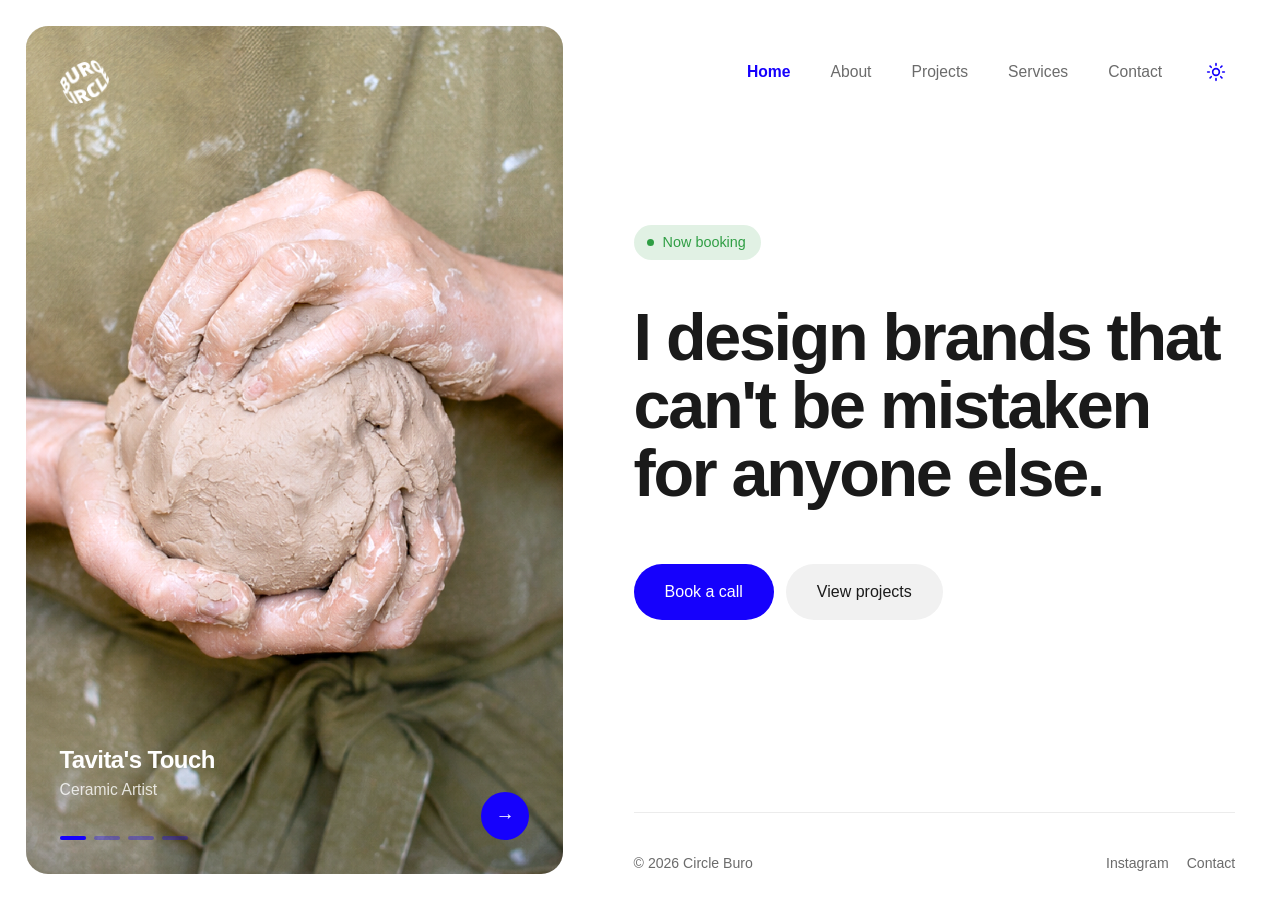
==== commit 3a29ec1d: "Add Google Tag Manager (GTM-KVLB76PC) to every page Also push a generate_lead event to dataLayer whe" ====
--- a/index.html
+++ b/index.html
@@ -1,6 +1,13 @@
 <!DOCTYPE html>
 <html lang="en">
 <head>
+<!-- Google Tag Manager -->
+<script>(function(w,d,s,l,i){w[l]=w[l]||[];w[l].push({'gtm.start':
+new Date().getTime(),event:'gtm.js'});var f=d.getElementsByTagName(s)[0],
+j=d.createElement(s),dl=l!='dataLayer'?'&l='+l:'';j.async=true;j.src=
+'https://www.googletagmanager.com/gtm.js?id='+i+dl;f.parentNode.insertBefore(j,f);
+})(window,document,'script','dataLayer','GTM-KVLB76PC');</script>
+<!-- End Google Tag Manager -->
 <meta charset="UTF-8">
 <script>document.documentElement.setAttribute("data-theme", localStorage.getItem("theme") || (matchMedia("(prefers-color-scheme: dark)").matches ? "dark" : "light"));</script>
 <meta name="viewport" content="width=device-width, initial-scale=1.0">
@@ -16,6 +23,10 @@
 <link rel="apple-touch-icon" href="images/apple-touch-icon.png">
 </head>
 <body>
+<!-- Google Tag Manager (noscript) -->
+<noscript><iframe src="https://www.googletagmanager.com/ns.html?id=GTM-KVLB76PC"
+height="0" width="0" style="display:none;visibility:hidden"></iframe></noscript>
+<!-- End Google Tag Manager (noscript) -->
 <div class="split">
 
   <!-- LEFT: project slider (built from content/*.json) -->
--- a/style.css
+++ b/style.css
@@ -135,8 +135,8 @@
 .panel-logo img { display: block; height: 44px; width: auto; }
 .topnav > .site-logo { display: none; }
 
-/* About's mobile crop puts this corner over a bright window in the photo,
-   where the white mark disappears — swap to the black mark there only */
+/* some mobile panel crops put this corner over a bright window in the
+   photo, where the white mark disappears — swap to the black mark there only */
 .panel-logo .pl-black { display: none; }
 
 /* pages without a photo panel (Services) still need the logo somewhere —
@@ -178,7 +178,7 @@
 
 .h-big { font-size: clamp(2.4rem, 5vw, 4rem); line-height: 1.02; letter-spacing: -0.035em; }
 
-.body-lg { font-size: clamp(1.05rem, 1.35vw, 1.2rem); color: var(--grey); line-height: 1.55; max-width: 34em; }
+.body-lg { font-size: clamp(1.05rem, 1.35vw, 1.2rem); color: var(--grey); line-height: 1.55; max-width: 34em; white-space: pre-line; }
 .body-lg strong { color: var(--ink); font-weight: 600; }
 .body-lg + .body-lg { margin-top: 1.15em; }
 
@@ -488,6 +488,8 @@
 .contact-info .k { font-size: 0.78rem; opacity: 0.7; margin-bottom: 4px; }
 .contact-info .v { font-size: 0.98rem; }
 
+.contact-info-mobile { display: none; }
+
 /* ——————— CASE (Bungee model) ——————— */
 
 .case { max-width: 1280px; margin: 0 auto; padding: clamp(28px,3vw,44px) var(--pad) 0; }
@@ -506,7 +508,7 @@
 .case-left { position: sticky; top: 40px; }
 .case-title { font-size: clamp(3rem,7vw,5.6rem); font-weight: 700; letter-spacing: -0.04em; line-height: 0.95; margin-bottom: 30px; }
 .case-title sup { font-size: 0.35em; vertical-align: super; }
-.case-intro { color: var(--grey); font-size: clamp(1.05rem,1.4vw,1.25rem); line-height: 1.5; max-width: 26em; margin-bottom: 44px; }
+.case-intro { color: var(--grey); font-size: clamp(1.05rem,1.4vw,1.25rem); line-height: 1.5; max-width: 26em; margin-bottom: 44px; white-space: pre-line; }
 .case-intro p + p { margin-top: 1em; }
 
 .case-meta { list-style: none; }
@@ -566,6 +568,7 @@
   line-height: 1.55;
   letter-spacing: -0.01em;
   font-weight: 400;
+  white-space: pre-line;
 }
 .cb-thesis + .cb-thesis { margin-top: 1em; }
 
@@ -685,8 +688,15 @@
   :root { --panel-inset: 20px; }
   .panel-logo img, .page-logo img { height: 30px; }
   .panel-topbar .panel-theme-btn { display: grid; }
-  .about-panel-logo .pl-white { display: none; }
-  .about-panel-logo .pl-black { display: block; }
+  .panel-logo-swap .pl-white { display: none; }
+  .panel-logo-swap .pl-black { display: block; }
+  .contact-info { display: none; }
+  .contact-info-mobile {
+    display: flex; justify-content: space-between;
+    position: absolute; left: var(--panel-inset); right: var(--panel-inset); bottom: var(--panel-inset); z-index: 3;
+    font-size: 0.92rem;
+    color: rgba(255,255,255,0.92);
+  }
   /* equalize the photo -> nav -> badge -> headline rhythm to match the
      smallest of the three (the .content top padding, ~28px) */
   .hero-block { margin-top: 0; }
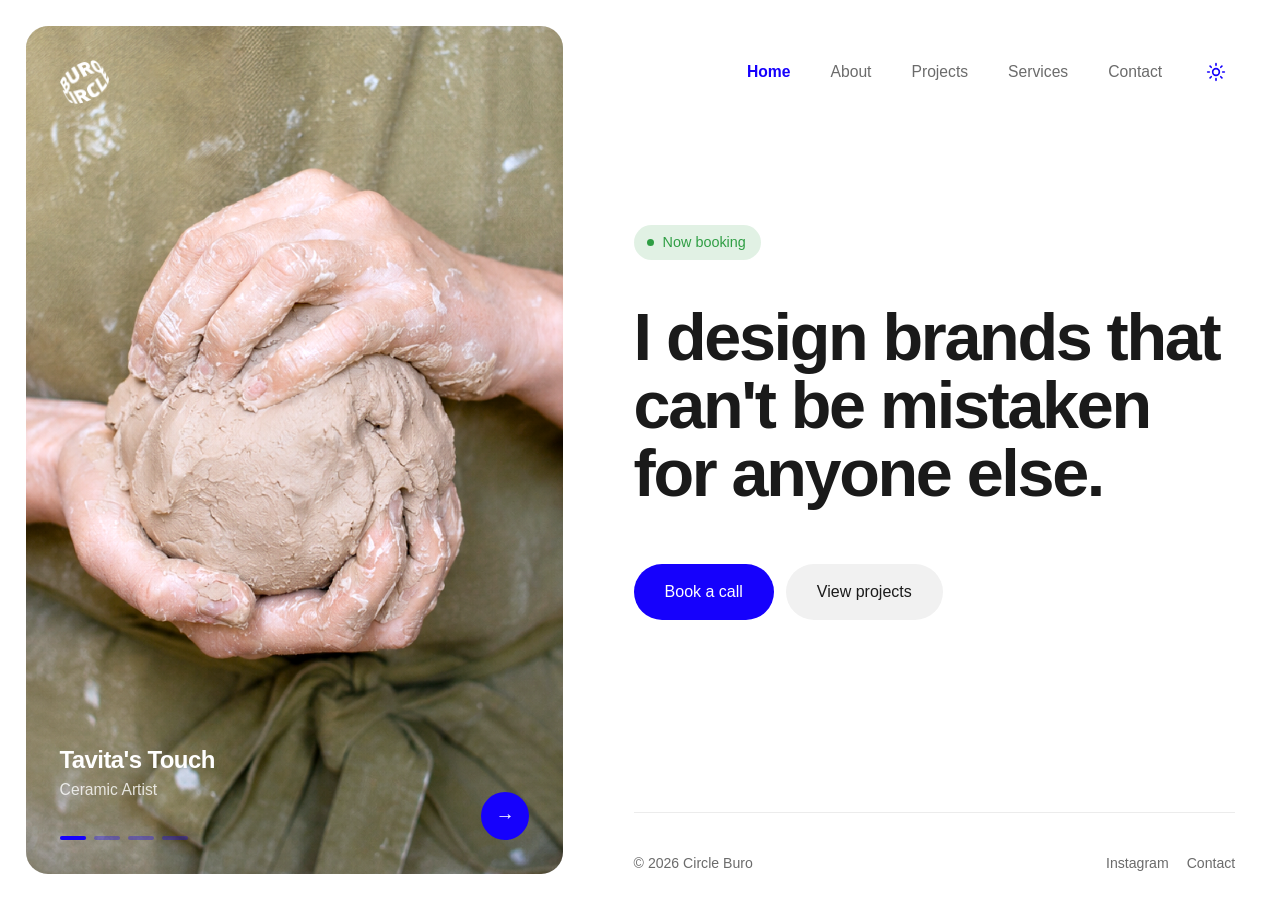
==== commit 5182ad15: "Simplify page titles: drop the "— Nazar Kokoten" suffix everywhere Each page now shows just its own " ====
--- a/index.html
+++ b/index.html
@@ -11,7 +11,7 @@
 <meta charset="UTF-8">
 <script>document.documentElement.setAttribute("data-theme", localStorage.getItem("theme") || (matchMedia("(prefers-color-scheme: dark)").matches ? "dark" : "light"));</script>
 <meta name="viewport" content="width=device-width, initial-scale=1.0">
-<title>Nazar Kokoten — Brand & Identity Design</title>
+<title>Circle Buro</title>
 <meta name="description" content="Brand identity and strategy for cafés, barbershops, studios and small shops.">
 <link rel="stylesheet" href="style.css">
 <link rel="icon" type="image/svg+xml" href="images/favicon.svg">
